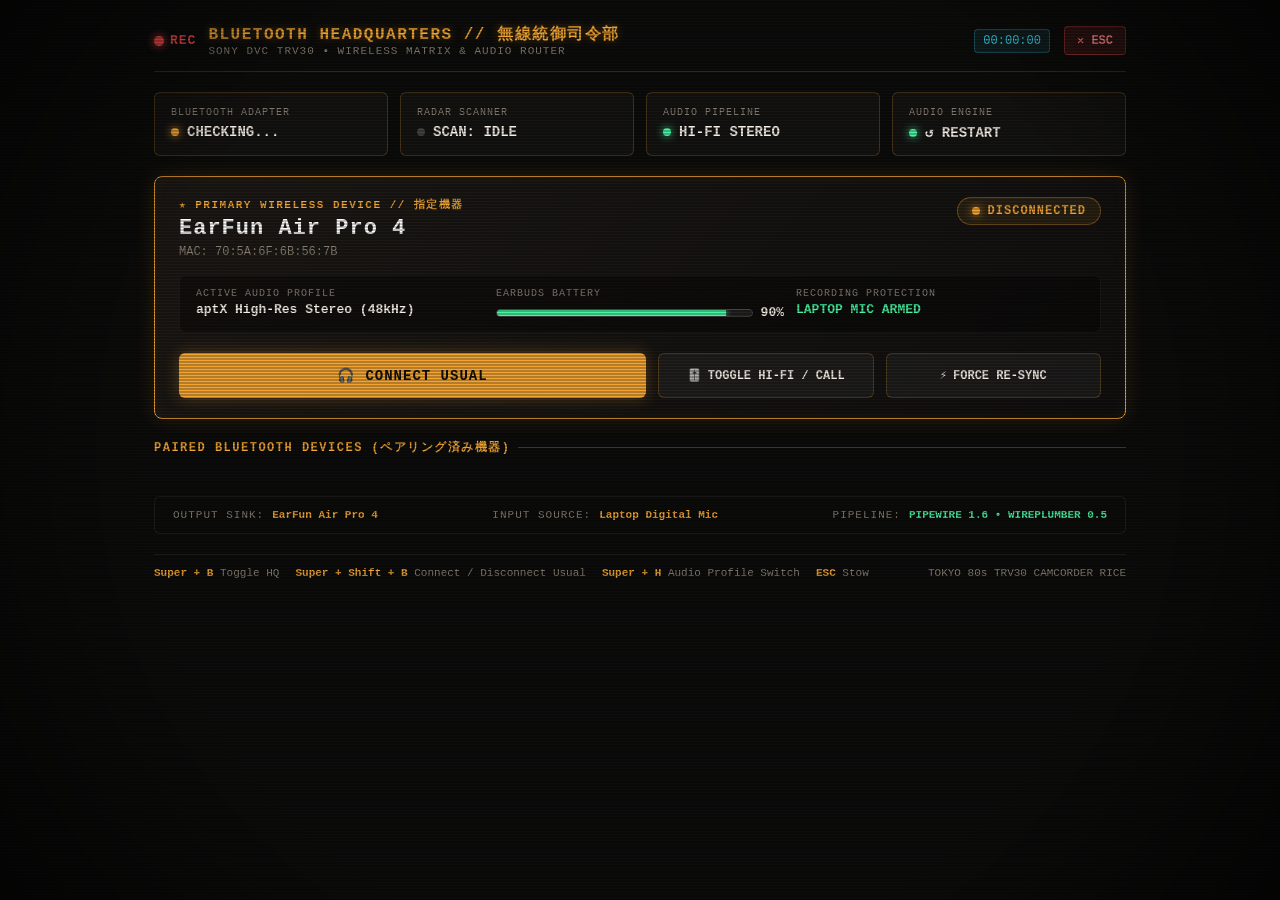
==== hypr/bluetooth-hq/index.html @ bd2e77fe "~" ====
<!DOCTYPE html>
<html lang="en">
<head>
  <meta charset="UTF-8">
  <meta name="viewport" content="width=device-width, initial-scale=1.0">
  <title>TRV30 Bluetooth Headquarters</title>
  <style>
    :root {
      --bg: #0d0d0c;
      --card-bg: rgba(24, 23, 22, 0.85);
      --card-border: rgba(242, 165, 51, 0.25);
      --amber: #f2a533;
      --amber-glow: rgba(242, 165, 51, 0.35);
      --amber-dim: #996922;
      --green: #4af2a1;
      --green-glow: rgba(74, 242, 161, 0.3);
      --red: #f24a4a;
      --cyan: #3cd0ea;
      --text-main: #f5eee6;
      --text-muted: #8c8275;
      --font-mono: "JetBrains Mono", "Courier New", monospace;
    }

    * {
      box-sizing: border-box;
      margin: 0;
      padding: 0;
      user-select: none;
    }

    body {
      background-color: var(--bg);
      color: var(--text-main);
      font-family: var(--font-mono);
      min-height: 100vh;
      display: flex;
      flex-direction: column;
      overflow-x: hidden;
      position: relative;
    }

    /* CRT scanline and vignette overlay */
    body::before {
      content: " ";
      position: fixed;
      top: 0; left: 0; right: 0; bottom: 0;
      background: linear-gradient(rgba(18, 16, 16, 0) 50%, rgba(0, 0, 0, 0.25) 50%),
                  radial-gradient(circle at center, transparent 65%, rgba(0,0,0,0.6) 100%);
      background-size: 100% 3px, 100% 100%;
      pointer-events: none;
      z-index: 100;
    }

    .container {
      max-width: 1020px;
      margin: 0 auto;
      padding: 24px;
      width: 100%;
      display: flex;
      flex-direction: column;
      gap: 20px;
      position: relative;
      z-index: 1;
    }

    /* Header OSD */
    .header-osd {
      display: flex;
      justify-content: space-between;
      align-items: center;
      border-bottom: 1px solid var(--card-border);
      padding-bottom: 14px;
    }

    .osd-brand {
      display: flex;
      align-items: center;
      gap: 12px;
    }

    .rec-indicator {
      display: inline-flex;
      align-items: center;
      gap: 6px;
      color: var(--red);
      font-size: 13px;
      font-weight: 700;
      letter-spacing: 1px;
    }

    .rec-dot {
      width: 10px;
      height: 10px;
      background-color: var(--red);
      border-radius: 50%;
      box-shadow: 0 0 8px var(--red);
      animation: pulse 1.2s infinite ease-in-out;
    }

    @keyframes pulse {
      0%, 100% { opacity: 1; transform: scale(1); }
      50% { opacity: 0.3; transform: scale(0.85); }
    }

    .osd-title {
      font-size: 16px;
      font-weight: 700;
      letter-spacing: 1.5px;
      color: var(--amber);
      text-shadow: 0 0 10px var(--amber-glow);
    }

    .osd-subtitle {
      font-size: 11px;
      color: var(--text-muted);
      letter-spacing: 1px;
    }

    .osd-actions {
      display: flex;
      align-items: center;
      gap: 14px;
    }

    .telemetry-tag {
      font-size: 12px;
      color: var(--cyan);
      background: rgba(60, 208, 234, 0.1);
      border: 1px solid rgba(60, 208, 234, 0.3);
      padding: 4px 8px;
      border-radius: 4px;
    }

    .btn-close {
      background: rgba(242, 74, 74, 0.15);
      border: 1px solid rgba(242, 74, 74, 0.4);
      color: #ff8585;
      font-family: inherit;
      font-size: 12px;
      font-weight: bold;
      padding: 6px 12px;
      border-radius: 4px;
      cursor: pointer;
      transition: all 0.15s ease;
    }

    .btn-close:hover {
      background: rgba(242, 74, 74, 0.3);
      color: #fff;
    }

    /* Master Action Controls */
    .master-bar {
      display: grid;
      grid-template-columns: repeat(4, 1fr);
      gap: 12px;
    }

    .cmd-btn {
      background: var(--card-bg);
      border: 1px solid var(--card-border);
      color: var(--text-main);
      padding: 14px 16px;
      border-radius: 6px;
      font-family: inherit;
      cursor: pointer;
      display: flex;
      flex-direction: column;
      gap: 6px;
      transition: all 0.2s ease;
      text-align: left;
    }

    .cmd-btn:hover {
      border-color: var(--amber);
      box-shadow: 0 0 12px var(--amber-glow);
      transform: translateY(-1px);
    }

    .cmd-btn.active {
      border-color: var(--green);
      background: rgba(74, 242, 161, 0.08);
      box-shadow: 0 0 12px var(--green-glow);
    }

    .cmd-btn.disabled {
      opacity: 0.5;
      border-color: rgba(255, 255, 255, 0.1);
    }

    .cmd-btn .label {
      font-size: 10px;
      color: var(--text-muted);
      letter-spacing: 1px;
      text-transform: uppercase;
    }

    .cmd-btn .value {
      font-size: 14px;
      font-weight: bold;
      display: flex;
      align-items: center;
      gap: 8px;
    }

    .led {
      width: 8px;
      height: 8px;
      border-radius: 50%;
      background: #444;
    }

    .led.green {
      background: var(--green);
      box-shadow: 0 0 8px var(--green);
    }

    .led.amber {
      background: var(--amber);
      box-shadow: 0 0 8px var(--amber);
    }

    .led.red {
      background: var(--red);
      box-shadow: 0 0 8px var(--red);
    }

    /* HERO: My Usual Device Card */
    .hero-card {
      background: linear-gradient(135deg, rgba(32, 28, 24, 0.9) 0%, rgba(18, 17, 16, 0.95) 100%);
      border: 1px solid var(--amber);
      box-shadow: 0 0 20px rgba(242, 165, 51, 0.15), inset 0 0 15px rgba(242, 165, 51, 0.05);
      border-radius: 8px;
      padding: 20px 24px;
      display: flex;
      flex-direction: column;
      gap: 16px;
    }

    .hero-top {
      display: flex;
      justify-content: space-between;
      align-items: flex-start;
    }

    .hero-info {
      display: flex;
      flex-direction: column;
      gap: 4px;
    }

    .hero-badge {
      display: inline-flex;
      align-items: center;
      gap: 6px;
      font-size: 11px;
      color: var(--amber);
      letter-spacing: 1.5px;
      text-transform: uppercase;
      font-weight: 700;
    }

    .hero-name {
      font-size: 22px;
      font-weight: 800;
      letter-spacing: 1px;
      color: #fff;
    }

    .hero-mac {
      font-size: 12px;
      color: var(--text-muted);
    }

    .hero-status-pill {
      display: flex;
      align-items: center;
      gap: 8px;
      padding: 6px 14px;
      border-radius: 20px;
      font-size: 12px;
      font-weight: 700;
      letter-spacing: 1px;
    }

    .hero-status-pill.connected {
      background: rgba(74, 242, 161, 0.15);
      border: 1px solid var(--green);
      color: var(--green);
    }

    .hero-status-pill.disconnected {
      background: rgba(242, 165, 51, 0.1);
      border: 1px solid rgba(242, 165, 51, 0.4);
      color: var(--amber);
    }

    .hero-telemetry-row {
      display: grid;
      grid-template-columns: repeat(3, 1fr);
      gap: 12px;
      background: rgba(0, 0, 0, 0.35);
      border: 1px solid rgba(255, 255, 255, 0.06);
      border-radius: 6px;
      padding: 12px 16px;
    }

    .telemetry-item {
      display: flex;
      flex-direction: column;
      gap: 3px;
    }

    .telemetry-label {
      font-size: 10px;
      color: var(--text-muted);
      letter-spacing: 1px;
    }

    .telemetry-val {
      font-size: 13px;
      font-weight: 700;
      color: var(--text-main);
    }

    .battery-bar-container {
      display: flex;
      align-items: center;
      gap: 8px;
      margin-top: 3px;
    }

    .battery-track {
      flex: 1;
      height: 8px;
      background: #222;
      border-radius: 4px;
      overflow: hidden;
      border: 1px solid #444;
    }

    .battery-fill {
      height: 100%;
      background: var(--green);
      box-shadow: 0 0 6px var(--green);
      transition: width 0.3s ease;
    }

    .hero-actions-row {
      display: flex;
      gap: 12px;
      margin-top: 4px;
    }

    .hero-main-btn {
      flex: 2;
      padding: 14px 20px;
      font-family: inherit;
      font-size: 14px;
      font-weight: 800;
      letter-spacing: 1px;
      border-radius: 6px;
      cursor: pointer;
      display: flex;
      align-items: center;
      justify-content: center;
      gap: 10px;
      transition: all 0.2s ease;
    }

    .hero-main-btn.connect {
      background: var(--amber);
      color: #12100e;
      border: none;
      box-shadow: 0 0 16px var(--amber-glow);
    }

    .hero-main-btn.connect:hover {
      background: #ffb74d;
      box-shadow: 0 0 24px rgba(242, 165, 51, 0.6);
      transform: translateY(-1px);
    }

    .hero-main-btn.disconnect {
      background: rgba(242, 74, 74, 0.2);
      border: 1px solid var(--red);
      color: #ff9e9e;
    }

    .hero-main-btn.disconnect:hover {
      background: rgba(242, 74, 74, 0.35);
      color: #fff;
    }

    .hero-sub-btn {
      flex: 1;
      background: rgba(255, 255, 255, 0.05);
      border: 1px solid var(--card-border);
      color: var(--text-main);
      font-family: inherit;
      font-size: 12px;
      font-weight: 600;
      border-radius: 6px;
      cursor: pointer;
      transition: all 0.15s ease;
      display: flex;
      align-items: center;
      justify-content: center;
      gap: 6px;
    }

    .hero-sub-btn:hover {
      border-color: var(--amber);
      color: var(--amber);
      background: rgba(242, 165, 51, 0.1);
    }

    /* Device Rack */
    .section-title {
      font-size: 12px;
      letter-spacing: 1.5px;
      color: var(--amber);
      text-transform: uppercase;
      font-weight: 700;
      display: flex;
      align-items: center;
      gap: 8px;
    }

    .section-title::after {
      content: "";
      flex: 1;
      height: 1px;
      background: var(--card-border);
    }

    .device-grid {
      display: grid;
      grid-template-columns: repeat(auto-fill, minmax(310px, 1fr));
      gap: 12px;
    }

    .dev-card {
      background: var(--card-bg);
      border: 1px solid var(--card-border);
      border-radius: 6px;
      padding: 14px 16px;
      display: flex;
      flex-direction: column;
      gap: 10px;
      transition: all 0.2s ease;
    }

    .dev-card:hover {
      border-color: rgba(242, 165, 51, 0.5);
    }

    .dev-card-header {
      display: flex;
      justify-content: space-between;
      align-items: flex-start;
    }

    .dev-card-info {
      display: flex;
      flex-direction: column;
      gap: 2px;
    }

    .dev-card-name {
      font-size: 14px;
      font-weight: 700;
      color: #fff;
    }

    .dev-card-mac {
      font-size: 11px;
      color: var(--text-muted);
    }

    .dev-card-actions {
      display: flex;
      gap: 8px;
      margin-top: 4px;
    }

    .action-btn {
      flex: 1;
      padding: 8px 10px;
      font-family: inherit;
      font-size: 11px;
      font-weight: 700;
      border-radius: 4px;
      cursor: pointer;
      text-align: center;
      transition: all 0.15s ease;
      background: rgba(255, 255, 255, 0.06);
      border: 1px solid rgba(255, 255, 255, 0.15);
      color: var(--text-main);
    }

    .action-btn:hover {
      border-color: var(--amber);
      color: var(--amber);
    }

    .action-btn.primary {
      background: rgba(242, 165, 51, 0.15);
      border-color: var(--amber);
      color: var(--amber);
    }

    .action-btn.primary:hover {
      background: var(--amber);
      color: #12100e;
    }

    .action-btn.danger {
      background: rgba(242, 74, 74, 0.1);
      border-color: rgba(242, 74, 74, 0.3);
      color: #ff8e8e;
    }

    .action-btn.danger:hover {
      background: rgba(242, 74, 74, 0.25);
      color: #fff;
    }

    /* Diagnostics & Routing Rack */
    .diag-rack {
      background: rgba(14, 13, 12, 0.7);
      border: 1px solid rgba(255, 255, 255, 0.08);
      border-radius: 6px;
      padding: 12px 18px;
      display: flex;
      justify-content: space-between;
      align-items: center;
      font-size: 11px;
    }

    .diag-item {
      display: flex;
      align-items: center;
      gap: 8px;
    }

    .diag-label {
      color: var(--text-muted);
      letter-spacing: 1px;
    }

    .diag-val {
      color: var(--amber);
      font-weight: bold;
    }

    /* Footer Guide */
    .footer-osd {
      border-top: 1px solid rgba(255, 255, 255, 0.08);
      padding-top: 12px;
      display: flex;
      justify-content: space-between;
      align-items: center;
      font-size: 11px;
      color: var(--text-muted);
    }

    .hotkey-list {
      display: flex;
      gap: 16px;
    }

    .hotkey {
      color: var(--amber);
      font-weight: bold;
    }
  </style>
</head>
<body>
  <div class="container">
    <!-- Header OSD -->
    <header class="header-osd">
      <div class="osd-brand">
        <div class="rec-indicator">
          <div class="rec-dot"></div>
          <span>REC</span>
        </div>
        <div>
          <div class="osd-title">BLUETOOTH HEADQUARTERS // 無線統御司令部</div>
          <div class="osd-subtitle">SONY DVC TRV30 • WIRELESS MATRIX & AUDIO ROUTER</div>
        </div>
      </div>
      <div class="osd-actions">
        <div class="telemetry-tag" id="osdClock">00:00:00</div>
        <button class="btn-close" onclick="sendAction('close')">✕ ESC</button>
      </div>
    </header>

    <!-- Master Action Bar -->
    <div class="master-bar">
      <!-- 1. Adapter Power Toggle -->
      <button class="cmd-btn" id="btnPower" onclick="sendAction('toggle_power')">
        <span class="label">BLUETOOTH ADAPTER</span>
        <span class="value">
          <span class="led amber" id="ledPower"></span>
          <span id="txtPower">CHECKING...</span>
        </span>
      </button>

      <!-- 2. Radar Scan Toggle -->
      <button class="cmd-btn" id="btnScan" onclick="toggleScan()">
        <span class="label">RADAR SCANNER</span>
        <span class="value">
          <span class="led" id="ledScan"></span>
          <span id="txtScan">SCAN: IDLE</span>
        </span>
      </button>

      <!-- 3. Audio Mode Toggle (Hi-Fi vs Call) -->
      <button class="cmd-btn" id="btnAudioMode" onclick="sendAction('toggle_audio_mode')">
        <span class="label">AUDIO PIPELINE</span>
        <span class="value">
          <span class="led green" id="ledAudio"></span>
          <span id="txtAudio">HI-FI STEREO</span>
        </span>
      </button>

      <!-- 4. Pipeline Restart / Fix -->
      <button class="cmd-btn" onclick="sendAction('restart_pipeline')">
        <span class="label">AUDIO ENGINE</span>
        <span class="value">
          <span class="led green"></span>
          <span>↺ RESTART</span>
        </span>
      </button>
    </div>

    <!-- HERO: "MY USUAL" Dedicated Console -->
    <section class="hero-card" id="heroCard">
      <div class="hero-top">
        <div class="hero-info">
          <div class="hero-badge">★ PRIMARY WIRELESS DEVICE // 指定機器</div>
          <div class="hero-name">EarFun Air Pro 4</div>
          <div class="hero-mac" id="heroMac">MAC: 70:5A:6F:6B:56:7B</div>
        </div>
        <div class="hero-status-pill disconnected" id="heroStatusPill">
          <span class="led amber" id="heroLed"></span>
          <span id="heroStatusText">DISCONNECTED</span>
        </div>
      </div>

      <div class="hero-telemetry-row">
        <div class="telemetry-item">
          <span class="telemetry-label">ACTIVE AUDIO PROFILE</span>
          <span class="telemetry-val" id="heroCodec">aptX High-Res Stereo (48kHz)</span>
        </div>
        <div class="telemetry-item">
          <span class="telemetry-label">EARBUDS BATTERY</span>
          <div class="battery-bar-container">
            <div class="battery-track">
              <div class="battery-fill" id="heroBatteryFill" style="width: 90%;"></div>
            </div>
            <span class="telemetry-val" id="heroBatteryText">90%</span>
          </div>
        </div>
        <div class="telemetry-item">
          <span class="telemetry-label">RECORDING PROTECTION</span>
          <span class="telemetry-val" style="color: var(--green);">LAPTOP MIC ARMED</span>
        </div>
      </div>

      <div class="hero-actions-row">
        <button class="hero-main-btn connect" id="heroMainBtn" onclick="toggleUsual()">
          <span id="heroBtnIcon">🎧</span>
          <span id="heroBtnText">CONNECT USUAL</span>
        </button>
        <button class="hero-sub-btn" onclick="sendAction('toggle_audio_mode')">
          <span>🎚️</span>
          <span>TOGGLE HI-FI / CALL</span>
        </button>
        <button class="hero-sub-btn" onclick="sendAction('connect', {mac: '70:5A:6F:6B:56:7B'})">
          <span>⚡</span>
          <span>FORCE RE-SYNC</span>
        </button>
      </div>
    </section>

    <!-- Paired Devices Rack -->
    <div class="section-title">PAIRED BLUETOOTH DEVICES (ペアリング済み機器)</div>
    <div class="device-grid" id="deviceGrid">
      <!-- Rendered dynamically -->
    </div>

    <!-- Diagnostics / Audio Route Bar -->
    <div class="diag-rack">
      <div class="diag-item">
        <span class="diag-label">OUTPUT SINK:</span>
        <span class="diag-val" id="diagSink">EarFun Air Pro 4</span>
      </div>
      <div class="diag-item">
        <span class="diag-label">INPUT SOURCE:</span>
        <span class="diag-val" id="diagSource">Laptop Digital Mic</span>
      </div>
      <div class="diag-item">
        <span class="diag-label">PIPELINE:</span>
        <span class="diag-val" style="color: var(--green);">PIPEWIRE 1.6 • WIREPLUMBER 0.5</span>
      </div>
    </div>

    <!-- Footer OSD -->
    <footer class="footer-osd">
      <div class="hotkey-list">
        <span><span class="hotkey">Super + B</span> Toggle HQ</span>
        <span><span class="hotkey">Super + Shift + B</span> Connect / Disconnect Usual</span>
        <span><span class="hotkey">Super + H</span> Audio Profile Switch</span>
        <span><span class="hotkey">ESC</span> Stow</span>
      </div>
      <div>TOKYO 80s TRV30 CAMCORDER RICE</div>
    </footer>
  </div>

  <script>
    let currentState = null;
    let isScanning = false;

    function sendAction(action, payload = {}) {
      const msg = { action, ...payload };
      if (window.webkit && window.webkit.messageHandlers && window.webkit.messageHandlers.bthq) {
        window.webkit.messageHandlers.bthq.postMessage(JSON.stringify(msg));
      } else {
        console.log("Mock message:", msg);
      }
    }

    function toggleScan() {
      isScanning = !isScanning;
      sendAction("toggle_scan", { scan: isScanning });
      updateScanUI(isScanning);
    }

    function updateScanUI(scanning) {
      const btn = document.getElementById("btnScan");
      const led = document.getElementById("ledScan");
      const txt = document.getElementById("txtScan");
      if (scanning) {
        btn.classList.add("active");
        led.className = "led green";
        txt.innerText = "SCANNING...";
      } else {
        btn.classList.remove("active");
        led.className = "led";
        txt.innerText = "SCAN: IDLE";
      }
    }

    function toggleUsual() {
      const usual = currentState?.devices?.find(d => d.is_usual);
      if (usual && usual.connected) {
        sendAction("disconnect", { mac: usual.mac });
      } else {
        sendAction("connect", { mac: "70:5A:6F:6B:56:7B" });
      }
    }

    // Called by Python WebKit evaluate_javascript
    window.updateBluetoothHQ = function(state) {
      currentState = state;
      document.getElementById("osdClock").innerText = state.timestamp || "00:00:00";

      // 1. Adapter Power
      const btnPower = document.getElementById("btnPower");
      const ledPower = document.getElementById("ledPower");
      const txtPower = document.getElementById("txtPower");
      if (state.powered) {
        btnPower.classList.add("active");
        ledPower.className = "led green";
        txtPower.innerText = "ACTIVE (ON)";
      } else {
        btnPower.classList.remove("active");
        ledPower.className = "led red";
        txtPower.innerText = "DISABLED (OFF)";
      }

      // 2. Scan status
      isScanning = !!state.discovering;
      updateScanUI(isScanning);

      // 3. Audio status
      const btnAudio = document.getElementById("btnAudioMode");
      const ledAudio = document.getElementById("ledAudio");
      const txtAudio = document.getElementById("txtAudio");
      if (state.audio.is_call) {
        btnAudio.classList.remove("active");
        ledAudio.className = "led amber";
        txtAudio.innerText = "🎙️ CALL MODE";
      } else {
        btnAudio.classList.add("active");
        ledAudio.className = "led green";
        txtAudio.innerText = "🎧 HI-FI MUSIC";
      }

      // 4. Hero Usual Device
      const usual = state.devices.find(d => d.is_usual) || {
        mac: "70:5A:6F:6B:56:7B",
        name: "EarFun Air Pro 4",
        connected: false,
        battery: null
      };

      const heroPill = document.getElementById("heroStatusPill");
      const heroLed = document.getElementById("heroLed");
      const heroStatusText = document.getElementById("heroStatusText");
      const heroMainBtn = document.getElementById("heroMainBtn");
      const heroBtnIcon = document.getElementById("heroBtnIcon");
      const heroBtnText = document.getElementById("heroBtnText");
      const heroCodec = document.getElementById("heroCodec");
      const heroBatteryFill = document.getElementById("heroBatteryFill");
      const heroBatteryText = document.getElementById("heroBatteryText");

      if (usual.connected) {
        heroPill.className = "hero-status-pill connected";
        heroLed.className = "led green";
        heroStatusText.innerText = "CONNECTED";

        heroMainBtn.className = "hero-main-btn disconnect";
        heroBtnIcon.innerText = "⚡";
        heroBtnText.innerText = "DISCONNECT EARFUN";

        heroCodec.innerText = state.audio.codec || "aptX High-Res Stereo (48kHz)";
      } else {
        heroPill.className = "hero-status-pill disconnected";
        heroLed.className = "led amber";
        heroStatusText.innerText = "DISCONNECTED";

        heroMainBtn.className = "hero-main-btn connect";
        heroBtnIcon.innerText = "🎧";
        heroBtnText.innerText = "CONNECT USUAL (EARFUN)";

        heroCodec.innerText = "Standby (Ready to connect)";
      }

      if (usual.battery !== null && usual.battery !== undefined) {
        heroBatteryFill.style.width = usual.battery + "%";
        heroBatteryText.innerText = usual.battery + "%";
      } else {
        heroBatteryFill.style.width = usual.connected ? "90%" : "0%";
        heroBatteryText.innerText = usual.connected ? "Active" : "N/A";
      }

      // 5. Diagnostics
      document.getElementById("diagSink").innerText = state.audio.default_sink || "Speakers";
      document.getElementById("diagSource").innerText = state.audio.default_source || "Laptop Digital Mic";

      // 6. Device Grid
      renderDeviceGrid(state.devices);
    };

    function renderDeviceGrid(devices) {
      const grid = document.getElementById("deviceGrid");
      grid.innerHTML = "";

      devices.forEach(dev => {
        const card = document.createElement("div");
        card.className = "dev-card";

        const iconSymbol = dev.icon === "headphones" ? "🎧" : (dev.icon === "phone" ? "📱" : "🎮");
        const statusBadge = dev.connected
          ? `<span style="color: var(--green); font-weight: bold; font-size: 11px;">● CONNECTED</span>`
          : `<span style="color: var(--text-muted); font-size: 11px;">○ PAIRED</span>`;

        card.innerHTML = `
          <div class="dev-card-header">
            <div class="dev-card-info">
              <div class="dev-card-name">${iconSymbol} ${escapeHtml(dev.name)}</div>
              <div class="dev-card-mac">${escapeHtml(dev.mac)} ${dev.battery ? `| 🔋 ${dev.battery}%` : ''}</div>
            </div>
            ${statusBadge}
          </div>
          <div class="dev-card-actions">
            ${dev.connected
              ? `<button class="action-btn danger" onclick="sendAction('disconnect', {mac: '${dev.mac}'})">DISCONNECT</button>`
              : `<button class="action-btn primary" onclick="sendAction('connect', {mac: '${dev.mac}'})">CONNECT</button>`
            }
            <button class="action-btn" onclick="sendAction('remove', {mac: '${dev.mac}'})">UNPAIR</button>
          </div>
        `;
        grid.appendChild(card);
      });
    }

    function escapeHtml(str) {
      if (!str) return "";
      return str.replace(/&/g, "&amp;").replace(/</g, "&lt;").replace(/>/g, "&gt;");
    }

    // Keyboard shortcuts inside Deck
    window.addEventListener("keydown", (e) => {
      if (e.key === "Escape") {
        sendAction("close");
      } else if (e.key === "c" || e.key === "C") {
        toggleUsual();
      } else if (e.key === "h" || e.key === "H") {
        sendAction("toggle_audio_mode");
      } else if (e.key === "s" || e.key === "S") {
        toggleScan();
      } else if (e.key === "p" || e.key === "P") {
        sendAction("toggle_power");
      }
    });

    // Request initial state on boot
    window.addEventListener("DOMContentLoaded", () => {
      sendAction("get_state");
    });
  </script>
</body>
</html>
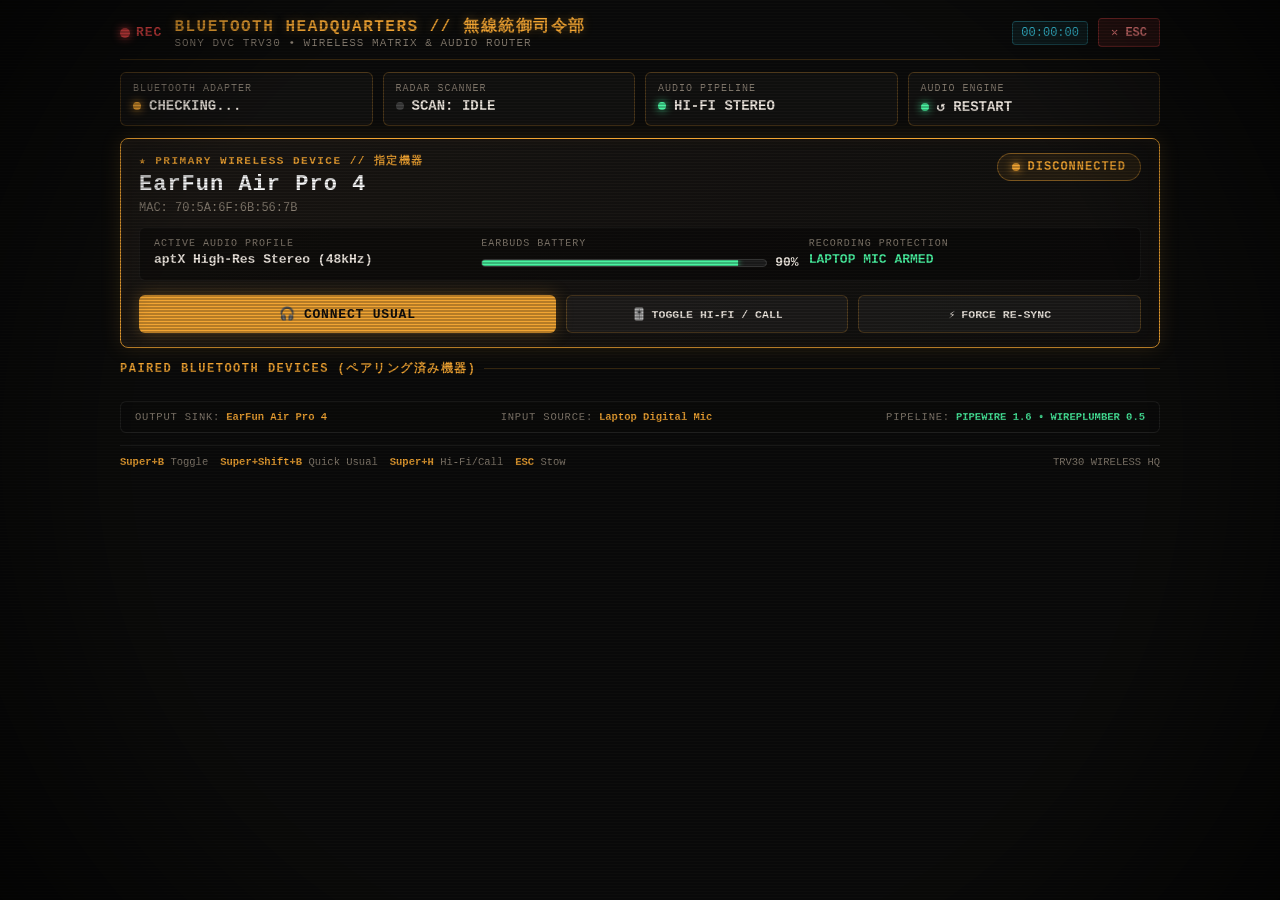
==== commit eddc2b43: "~" ====
--- a/hypr/bluetooth-hq/index.html
+++ b/hypr/bluetooth-hq/index.html
@@ -52,13 +52,13 @@
     }
 
     .container {
-      max-width: 1020px;
+      max-width: 1080px;
       margin: 0 auto;
-      padding: 24px;
+      padding: 16px 20px;
       width: 100%;
       display: flex;
       flex-direction: column;
-      gap: 20px;
+      gap: 12px;
       position: relative;
       z-index: 1;
     }
@@ -69,7 +69,8 @@
       justify-content: space-between;
       align-items: center;
       border-bottom: 1px solid var(--card-border);
-      padding-bottom: 14px;
+      padding-bottom: 10px;
+      gap: 12px;
     }
 
     .osd-brand {
@@ -119,7 +120,9 @@
     .osd-actions {
       display: flex;
       align-items: center;
-      gap: 14px;
+      gap: 10px;
+      white-space: nowrap;
+      flex-shrink: 0;
     }
 
     .telemetry-tag {
@@ -152,23 +155,24 @@
     /* Master Action Controls */
     .master-bar {
       display: grid;
-      grid-template-columns: repeat(4, 1fr);
-      gap: 12px;
+      grid-template-columns: repeat(4, minmax(0, 1fr));
+      gap: 10px;
     }
 
     .cmd-btn {
       background: var(--card-bg);
       border: 1px solid var(--card-border);
       color: var(--text-main);
-      padding: 14px 16px;
+      padding: 10px 12px;
       border-radius: 6px;
       font-family: inherit;
       cursor: pointer;
       display: flex;
       flex-direction: column;
-      gap: 6px;
+      gap: 4px;
       transition: all 0.2s ease;
       text-align: left;
+      min-width: 0;
     }
 
     .cmd-btn:hover {
@@ -231,10 +235,10 @@
       border: 1px solid var(--amber);
       box-shadow: 0 0 20px rgba(242, 165, 51, 0.15), inset 0 0 15px rgba(242, 165, 51, 0.05);
       border-radius: 8px;
-      padding: 20px 24px;
+      padding: 14px 18px;
       display: flex;
       flex-direction: column;
-      gap: 16px;
+      gap: 12px;
     }
 
     .hero-top {
@@ -297,12 +301,12 @@
 
     .hero-telemetry-row {
       display: grid;
-      grid-template-columns: repeat(3, 1fr);
-      gap: 12px;
+      grid-template-columns: repeat(3, minmax(0, 1fr));
+      gap: 10px;
       background: rgba(0, 0, 0, 0.35);
       border: 1px solid rgba(255, 255, 255, 0.06);
       border-radius: 6px;
-      padding: 12px 16px;
+      padding: 10px 14px;
     }
 
     .telemetry-item {
@@ -348,23 +352,26 @@
 
     .hero-actions-row {
       display: flex;
-      gap: 12px;
-      margin-top: 4px;
+      gap: 10px;
+      margin-top: 2px;
+      flex-wrap: wrap;
     }
 
     .hero-main-btn {
-      flex: 2;
-      padding: 14px 20px;
+      flex: 1.5;
+      min-width: 180px;
+      padding: 11px 16px;
       font-family: inherit;
-      font-size: 14px;
+      font-size: 13px;
       font-weight: 800;
-      letter-spacing: 1px;
+      letter-spacing: 0.8px;
       border-radius: 6px;
       cursor: pointer;
       display: flex;
       align-items: center;
       justify-content: center;
-      gap: 10px;
+      gap: 8px;
+      white-space: nowrap;
       transition: all 0.2s ease;
     }
 
@@ -394,11 +401,13 @@
 
     .hero-sub-btn {
       flex: 1;
+      min-width: 150px;
+      padding: 11px 12px;
       background: rgba(255, 255, 255, 0.05);
       border: 1px solid var(--card-border);
       color: var(--text-main);
       font-family: inherit;
-      font-size: 12px;
+      font-size: 11.5px;
       font-weight: 600;
       border-radius: 6px;
       cursor: pointer;
@@ -407,6 +416,7 @@
       align-items: center;
       justify-content: center;
       gap: 6px;
+      white-space: nowrap;
     }
 
     .hero-sub-btn:hover {
@@ -436,18 +446,18 @@
 
     .device-grid {
       display: grid;
-      grid-template-columns: repeat(auto-fill, minmax(310px, 1fr));
-      gap: 12px;
+      grid-template-columns: repeat(auto-fill, minmax(240px, 1fr));
+      gap: 10px;
     }
 
     .dev-card {
       background: var(--card-bg);
       border: 1px solid var(--card-border);
       border-radius: 6px;
-      padding: 14px 16px;
+      padding: 12px 14px;
       display: flex;
       flex-direction: column;
-      gap: 10px;
+      gap: 8px;
       transition: all 0.2s ease;
     }
 
@@ -486,13 +496,14 @@
 
     .action-btn {
       flex: 1;
-      padding: 8px 10px;
+      padding: 7px 9px;
       font-family: inherit;
       font-size: 11px;
       font-weight: 700;
       border-radius: 4px;
       cursor: pointer;
       text-align: center;
+      white-space: nowrap;
       transition: all 0.15s ease;
       background: rgba(255, 255, 255, 0.06);
       border: 1px solid rgba(255, 255, 255, 0.15);
@@ -531,22 +542,25 @@
       background: rgba(14, 13, 12, 0.7);
       border: 1px solid rgba(255, 255, 255, 0.08);
       border-radius: 6px;
-      padding: 12px 18px;
+      padding: 9px 14px;
       display: flex;
       justify-content: space-between;
       align-items: center;
-      font-size: 11px;
+      font-size: 10.5px;
+      flex-wrap: wrap;
+      gap: 10px;
     }
 
     .diag-item {
       display: flex;
       align-items: center;
-      gap: 8px;
+      gap: 6px;
+      white-space: nowrap;
     }
 
     .diag-label {
       color: var(--text-muted);
-      letter-spacing: 1px;
+      letter-spacing: 0.8px;
     }
 
     .diag-val {
@@ -557,17 +571,21 @@
     /* Footer Guide */
     .footer-osd {
       border-top: 1px solid rgba(255, 255, 255, 0.08);
-      padding-top: 12px;
+      padding-top: 10px;
       display: flex;
       justify-content: space-between;
       align-items: center;
-      font-size: 11px;
+      font-size: 10.5px;
       color: var(--text-muted);
+      gap: 10px;
+      flex-wrap: wrap;
     }
 
     .hotkey-list {
       display: flex;
-      gap: 16px;
+      gap: 12px;
+      flex-wrap: wrap;
+      white-space: nowrap;
     }
 
     .hotkey {
@@ -710,12 +728,12 @@
     <!-- Footer OSD -->
     <footer class="footer-osd">
       <div class="hotkey-list">
-        <span><span class="hotkey">Super + B</span> Toggle HQ</span>
-        <span><span class="hotkey">Super + Shift + B</span> Connect / Disconnect Usual</span>
-        <span><span class="hotkey">Super + H</span> Audio Profile Switch</span>
+        <span><span class="hotkey">Super+B</span> Toggle</span>
+        <span><span class="hotkey">Super+Shift+B</span> Quick Usual</span>
+        <span><span class="hotkey">Super+H</span> Hi-Fi/Call</span>
         <span><span class="hotkey">ESC</span> Stow</span>
       </div>
-      <div>TOKYO 80s TRV30 CAMCORDER RICE</div>
+      <div style="white-space: nowrap;">TRV30 WIRELESS HQ</div>
     </footer>
   </div>
 
